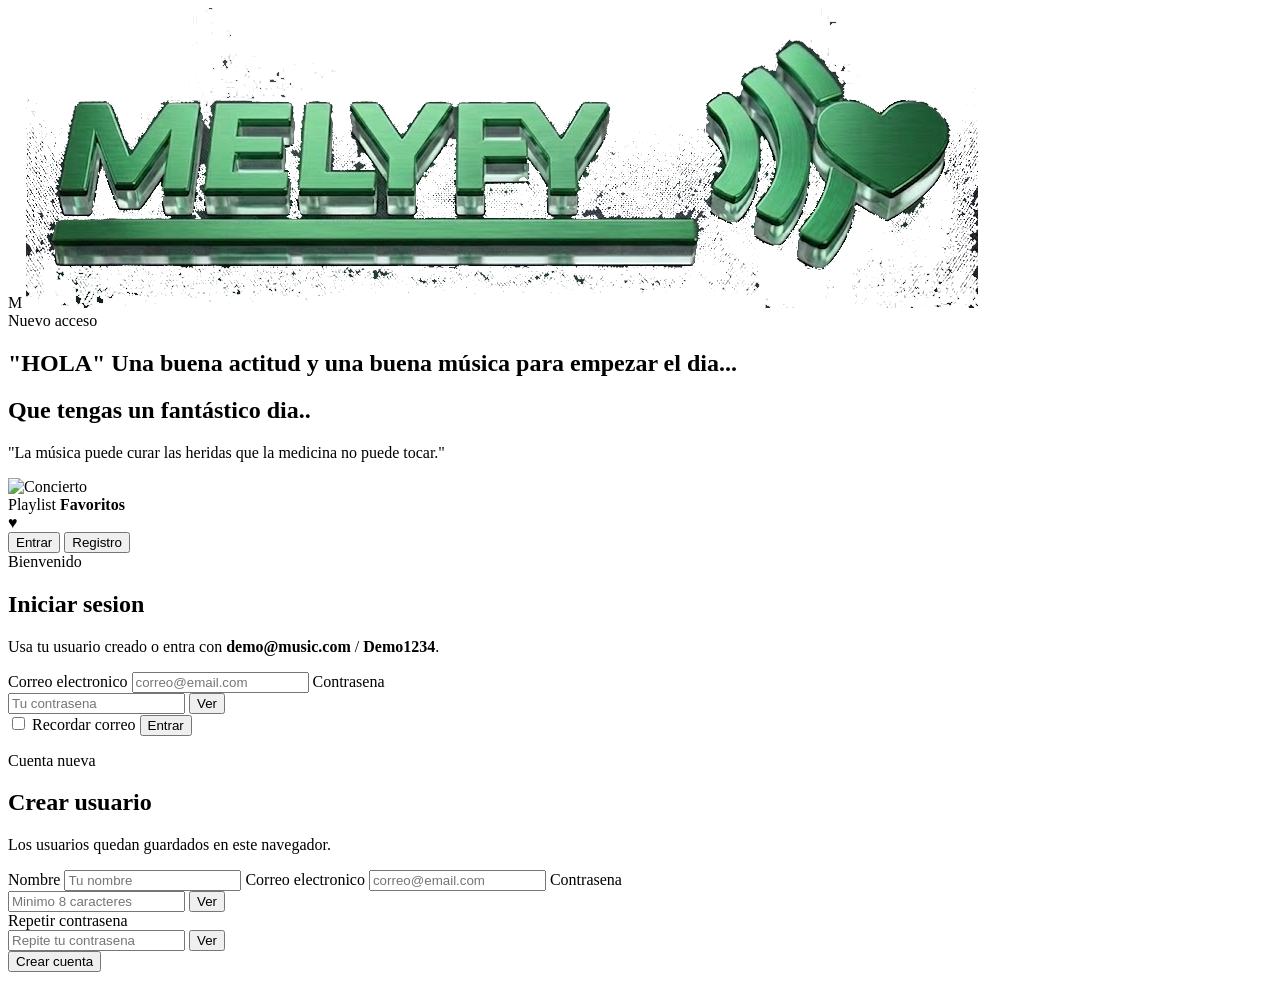
==== index.html @ 27bd33fd "Add files via upload" ====
<!DOCTYPE html>
<html lang="es">
<head>
  <meta charset="UTF-8">
  <meta name="viewport" content="width=device-width, initial-scale=1.0">
  <title>Login Nuevo</title>
  <link rel="preconnect" href="https://fonts.googleapis.com">
  <link rel="preconnect" href="https://fonts.gstatic.com" crossorigin>
  <link href="https://fonts.googleapis.com/css2?family=Inter:wght@400;500;600;700;800;900&display=swap" rel="stylesheet">
  <link rel="stylesheet" href="CSS/LOGIN_SPOTIFY.css">
</head>
<body>
  <main class="page">
    <section class="visual">
      <nav class="brand">
        <span class="brand-mark">M</span>
        <img id="loginM" src="IMG_NETFLIX/logo2.png">
      </nav>

      <div class="visual-copy">
        <span class="tag">Nuevo acceso</span>
        <h1 class="">"HOLA" Una buena actitud y una buena música para empezar el dia...</h1>
         <h1>Que tengas un fantástico dia..</h1>
        <p>"La música puede curar las heridas que la medicina no puede tocar."</p>
      </div>

      <div class="music-card">
        <img src="https://images.unsplash.com/photo-1516280440614-37939bbacd81?auto=format&fit=crop&w=600&q=80" alt="Concierto">
        <div>
          <span>Playlist</span>
          <strong>Favoritos</strong>
        </div>
        <span class="heart">♥</span>
      </div>
    </section>

    <section id="authSection" class="auth">
      <div class="auth-box">
        <div class="switcher" aria-label="Cambiar formulario">
          <button id="showLogin" class="active" type="button">Entrar</button>
          <button id="showRegister" type="button">Registro</button>
        </div>

        <form id="loginForm" class="form active" novalidate>
          <header>
            <span class="tag">Bienvenido</span>
            <h2>Iniciar sesion</h2>
            <p>Usa tu usuario creado o entra con <strong>demo@music.com</strong> / <strong>Demo1234</strong>.</p>
          </header>

          <label>
            <span>Correo electronico</span>
            <input id="loginEmail" type="email" placeholder="correo@email.com" autocomplete="email">
            <small id="loginEmailError"></small>
          </label>

          <label>
            <span>Contrasena</span>
            <div class="password">
              <input id="loginPassword" type="password" placeholder="Tu contrasena" autocomplete="current-password">
              <button class="toggle-password" type="button" data-input="loginPassword">Ver</button>
            </div>
            <small id="loginPasswordError"></small>
          </label>

          <label class="remember">
            <input id="rememberUser" type="checkbox">
            <span>Recordar correo</span>
          </label>

          <button class="submit" type="submit">Entrar</button>
          <p id="loginMessage" class="message" role="status" aria-live="polite"></p>
        </form>

        <form id="registerForm" class="form" novalidate>
          <header>
            <span class="tag">Cuenta nueva</span>
            <h2>Crear usuario</h2>
            <p>Los usuarios quedan guardados en este navegador.</p>
          </header>

          <label>
            <span>Nombre</span>
            <input id="registerName" type="text" placeholder="Tu nombre" autocomplete="name">
            <small id="registerNameError"></small>
          </label>

          <label>
            <span>Correo electronico</span>
            <input id="registerEmail" type="email" placeholder="correo@email.com" autocomplete="email">
            <small id="registerEmailError"></small>
          </label>

          <label>
            <span>Contrasena</span>
            <div class="password">
              <input id="registerPassword" type="password" placeholder="Minimo 8 caracteres" autocomplete="new-password">
              <button class="toggle-password" type="button" data-input="registerPassword">Ver</button>
            </div>
            <small id="registerPasswordError"></small>
          </label>

          <label>
            <span>Repetir contrasena</span>
            <div class="password">
              <input id="confirmPassword" type="password" placeholder="Repite tu contrasena" autocomplete="new-password">
              <button class="toggle-password" type="button" data-input="confirmPassword">Ver</button>
            </div>
            <small id="confirmPasswordError"></small>
          </label>

          <button class="submit" type="submit">Crear cuenta</button>
          <p id="registerMessage" class="message" role="status" aria-live="polite"></p>
        </form>
      </div>
    </section>

    <section id="welcomeSection" class="welcome" hidden>
      <div class="welcome-card">
        <span class="success-icon">✓</span>
        <span class="tag">Sesion iniciada</span>
        <h2 id="welcomeName">Hola</h2>
        <p id="welcomeEmail">usuario@email.com</p>
        <button id="logoutButton" class="submit" type="button">Cerrar sesion</button>
      </div>
    </section>
  </main>

  <script src="JAVASCRIPT/LOGIN_SPOTIFY.js"></script>
</body>
</html>
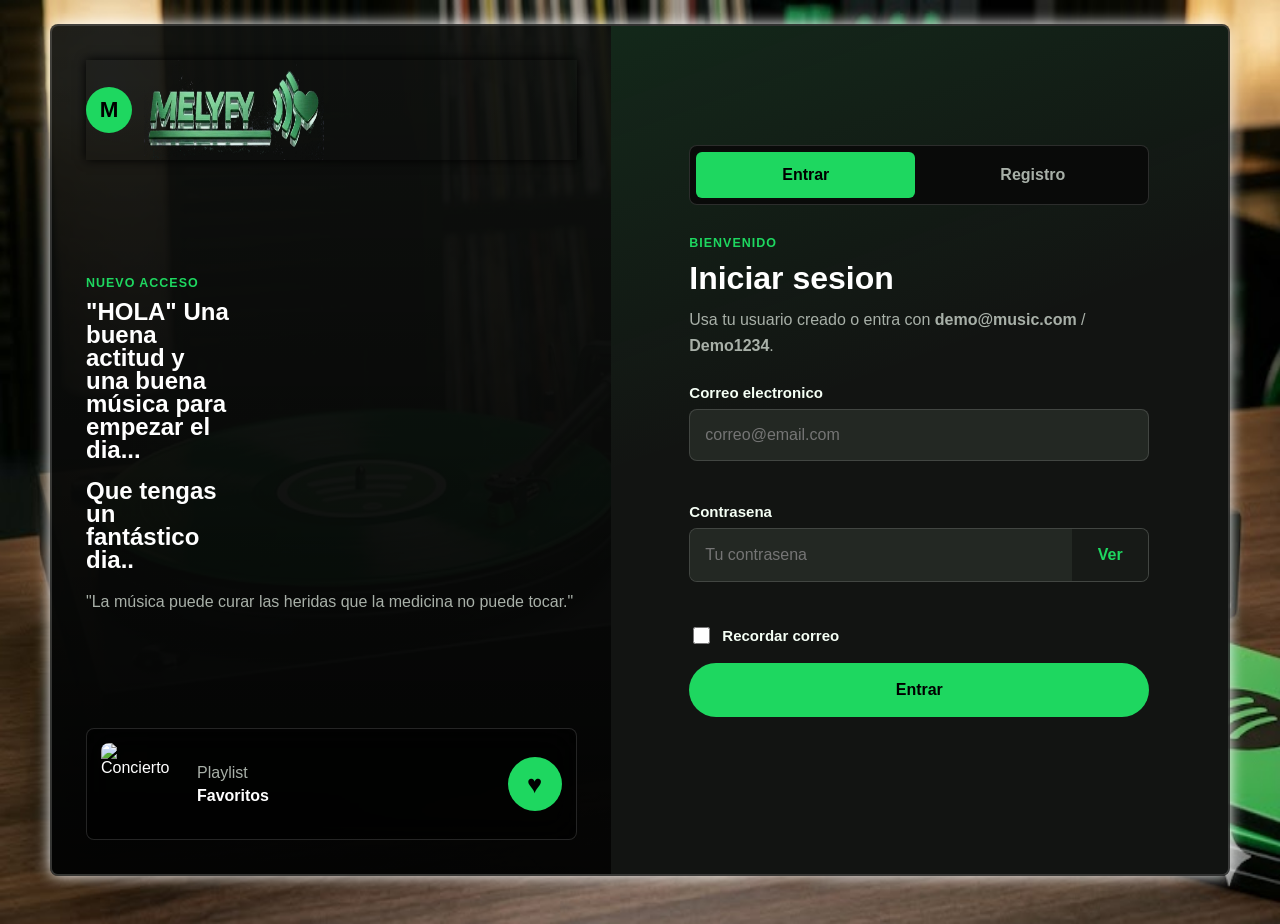
==== commit eeff97eb: "Update index.html" ====
--- a/index.html
+++ b/index.html
@@ -7,7 +7,7 @@
   <link rel="preconnect" href="https://fonts.googleapis.com">
   <link rel="preconnect" href="https://fonts.gstatic.com" crossorigin>
   <link href="https://fonts.googleapis.com/css2?family=Inter:wght@400;500;600;700;800;900&display=swap" rel="stylesheet">
-  <link rel="stylesheet" href="CSS/LOGIN_SPOTIFY.css">
+  <link rel="stylesheet" href="LOGIN_SPOTIFY.css">
 </head>
 <body>
   <main class="page">
@@ -128,4 +128,4 @@
 
   <script src="JAVASCRIPT/LOGIN_SPOTIFY.js"></script>
 </body>
-</html>+</html>
--- a/LOGIN_SPOTIFY.css
+++ b/LOGIN_SPOTIFY.css
@@ -0,0 +1,386 @@
+:root {
+  --green: #1ed760;
+  --green-dark: #18aa4d;
+  --bg: #070807;
+  --panel: #121412;
+  --panel-soft: #1f241f;
+  --field: #232823;
+  --text: #ffffff;
+  --muted: #a8b0a8;
+  --line: rgba(255, 255, 255, 0.14);
+  --danger: #ff6f6f;
+  --shadow: 0 30px 90px rgba(0, 0, 0, 0.62);
+}
+
+* {
+  box-sizing: border-box;
+}
+
+[hidden] {
+  display: none !important;
+}
+
+body {
+  min-height: 100vh;
+  margin: 0;
+  font-family: "Inter", Arial, sans-serif;
+  color: var(--text);
+  background:
+    radial-gradient(circle at 20% 8%, rgba(30, 215, 96, 0.22), transparent 30%),
+    radial-gradient(circle at 88% 70%, rgba(30, 215, 96, 0.12), transparent 34%),
+    var(--bg);
+
+    background-image: url(../IMG_NETFLIX/fondo.jfif);
+    background-size: 100% 100%;
+}
+
+button,
+input {
+  font: inherit;
+}
+
+img#loginM{
+    width: 180px;
+    height: 100px;
+}
+.page {
+  width: min(1180px, calc(100% - 32px));
+  min-height: calc(100vh - 48px);
+  display: grid;
+  grid-template-columns: minmax(320px, 0.95fr) minmax(320px, 1.05fr);
+  margin: 24px auto;
+  overflow: hidden;
+  border: 2px solid var(--line);
+  border-radius: 8px;
+  background: rgba(18, 20, 18, 0.92);
+  box-shadow: 0 0 15px white;
+}
+
+.visual {
+  position: relative;
+  display: flex;
+  min-height: 660px;
+  flex-direction: column;
+  justify-content: space-between;
+  padding: 34px;
+  background:
+    linear-gradient(180deg, rgba(0, 0, 0, 0.1), rgba(0, 0, 0, 0.82)),
+    url("https://images.unsplash.com/photo-1511379938547-c1f69419868d?auto=format&fit=crop&w=1400&q=80") center/cover;
+}
+
+.brand {
+  display: flex;
+  align-items: center;
+  gap: 12px;
+  font-weight: 900;
+  box-shadow: 0 0 10px black;
+}
+
+.brand-mark {
+  width: 46px;
+  height: 46px;
+  display: grid;
+  place-items: center;
+  border-radius: 50%;
+  color: #000;
+  background: var(--green);
+  font-size: 1.4rem;
+}
+
+.visual-copy {
+  max-width: 500px;
+}
+
+.tag {
+  display: inline-block;
+  margin-bottom: 10px;
+  color: var(--green);
+  font-size: 0.78rem;
+  font-weight: 900;
+  letter-spacing: 0.08em;
+  text-transform: uppercase;
+}
+
+.visual h1 {
+  max-width: 11ch;
+  margin: 0 0 18px;
+  font-size: clamp( 6.2rem);
+  line-height: 0.96;
+}
+
+.visual p,
+.form header p,
+.welcome p {
+  margin: 0;
+  color: var(--muted);
+  line-height: 1.6;
+}
+
+.music-card {
+  display: grid;
+  grid-template-columns: 82px 1fr 54px;
+  align-items: center;
+  gap: 14px;
+  padding: 14px;
+  border: 1px solid var(--line);
+  border-radius: 8px;
+  background: rgba(0, 0, 0, 0.58);
+  backdrop-filter: blur(16px);
+}
+
+.music-card img {
+  width: 82px;
+  height: 82px;
+  border-radius: 8px;
+  object-fit: cover;
+}
+
+.music-card span {
+  color: var(--muted);
+}
+
+.music-card strong {
+  display: block;
+  margin-top: 5px;
+}
+
+.heart {
+  display: grid;
+  place-items: center;
+  width: 54px;
+  height: 54px;
+  border-radius: 50%;
+  color: #000 !important;
+  background: var(--green);
+  font-size: 1.6rem;
+}
+
+.auth,
+.welcome {
+  display: grid;
+  align-content: center;
+  padding: 44px;
+  background:
+    linear-gradient(160deg, rgba(30, 215, 96, 0.1), transparent 42%),
+    var(--panel);
+}
+
+.auth-box,
+.welcome-card {
+  width: min(460px, 100%);
+  margin: 0 auto;
+}
+
+.switcher {
+  display: grid;
+  grid-template-columns: 1fr 1fr;
+  gap: 8px;
+  margin-bottom: 28px;
+  padding: 6px;
+  border: 1px solid var(--line);
+  border-radius: 8px;
+  background: #090a09;
+}
+
+.switcher button {
+  min-height: 46px;
+  border: 0;
+  border-radius: 6px;
+  color: var(--muted);
+  background: transparent;
+  cursor: pointer;
+  font-weight: 900;
+}
+
+.switcher button.active {
+  color: #000;
+  background: var(--green);
+}
+
+.form {
+  display: none;
+}
+
+.form.active {
+  display: grid;
+  gap: 16px;
+}
+
+.form header {
+  margin-bottom: 10px;
+}
+
+.form h2,
+.welcome h2 {
+  margin: 0 0 10px;
+  font-size: 2rem;
+}
+
+label {
+  display: grid;
+  gap: 8px;
+}
+
+label > span,
+.remember {
+  color: #f5fff5;
+  font-size: 0.94rem;
+  font-weight: 800;
+}
+
+input {
+  width: 100%;
+  height: 52px;
+  border: 1px solid var(--line);
+  border-radius: 8px;
+  outline: 0;
+  padding: 0 15px;
+  color: var(--text);
+  background: var(--field);
+}
+
+input:focus {
+  border-color: var(--green);
+  box-shadow: 0 0 0 4px rgba(30, 215, 96, 0.14);
+}
+
+small {
+  min-height: 18px;
+  color: var(--danger);
+  font-size: 0.82rem;
+}
+
+.password {
+  display: grid;
+  grid-template-columns: 1fr 76px;
+  overflow: hidden;
+  border: 1px solid var(--line);
+  border-radius: 8px;
+  background: var(--field);
+}
+
+.password:focus-within {
+  border-color: var(--green);
+  box-shadow: 0 0 0 4px rgba(30, 215, 96, 0.14);
+}
+
+.password input,
+.password input:focus {
+  border: 0;
+  border-radius: 0;
+  box-shadow: none;
+}
+
+.toggle-password {
+  border: 0;
+  color: var(--green);
+  background: #171a17;
+  cursor: pointer;
+  font-weight: 900;
+}
+
+.remember {
+  display: flex;
+  align-items: center;
+  gap: 9px;
+  cursor: pointer;
+}
+
+.remember input {
+  width: 17px;
+  height: 17px;
+  accent-color: var(--green);
+}
+
+.submit {
+  min-height: 54px;
+  border: 0;
+  border-radius: 999px;
+  color: #000;
+  background: var(--green);
+  cursor: pointer;
+  font-weight: 900;
+  transition: background 0.2s ease, transform 0.2s ease;
+}
+
+.submit:hover {
+  background: #35e777;
+  transform: translateY(-1px);
+}
+
+.message {
+  min-height: 22px;
+  margin: 0;
+  color: var(--danger);
+  font-weight: 800;
+}
+
+.message.success {
+  color: var(--green);
+}
+
+.welcome {
+  grid-column: 1 / -1;
+  min-height: calc(100vh - 48px);
+  text-align: center;
+}
+
+.welcome-card {
+  padding: 38px;
+  border: 1px solid var(--line);
+  border-radius: 8px;
+  background: #101210;
+  box-shadow: var(--shadow);
+}
+
+.success-icon {
+  width: 76px;
+  height: 76px;
+  display: grid;
+  place-items: center;
+  margin: 0 auto 22px;
+  border-radius: 50%;
+  color: #000;
+  background: var(--green);
+  font-size: 2rem;
+  font-weight: 900;
+}
+
+.welcome .submit {
+  width: 100%;
+  margin-top: 26px;
+}
+
+@media (max-width: 860px) {
+  .page {
+    grid-template-columns: 1fr;
+  }
+
+  .visual {
+    min-height: 360px;
+  }
+
+  .visual h1 {
+    max-width: 14ch;
+  }
+}
+
+@media (max-width: 560px) {
+  .page {
+    width: 100%;
+    min-height: 100vh;
+    margin: 0;
+    border: 0;
+    border-radius: 0;
+  }
+
+  .visual {
+    display: none;
+  }
+
+  .auth,
+  .welcome {
+    min-height: 100vh;
+    padding: 24px;
+  }
+}
